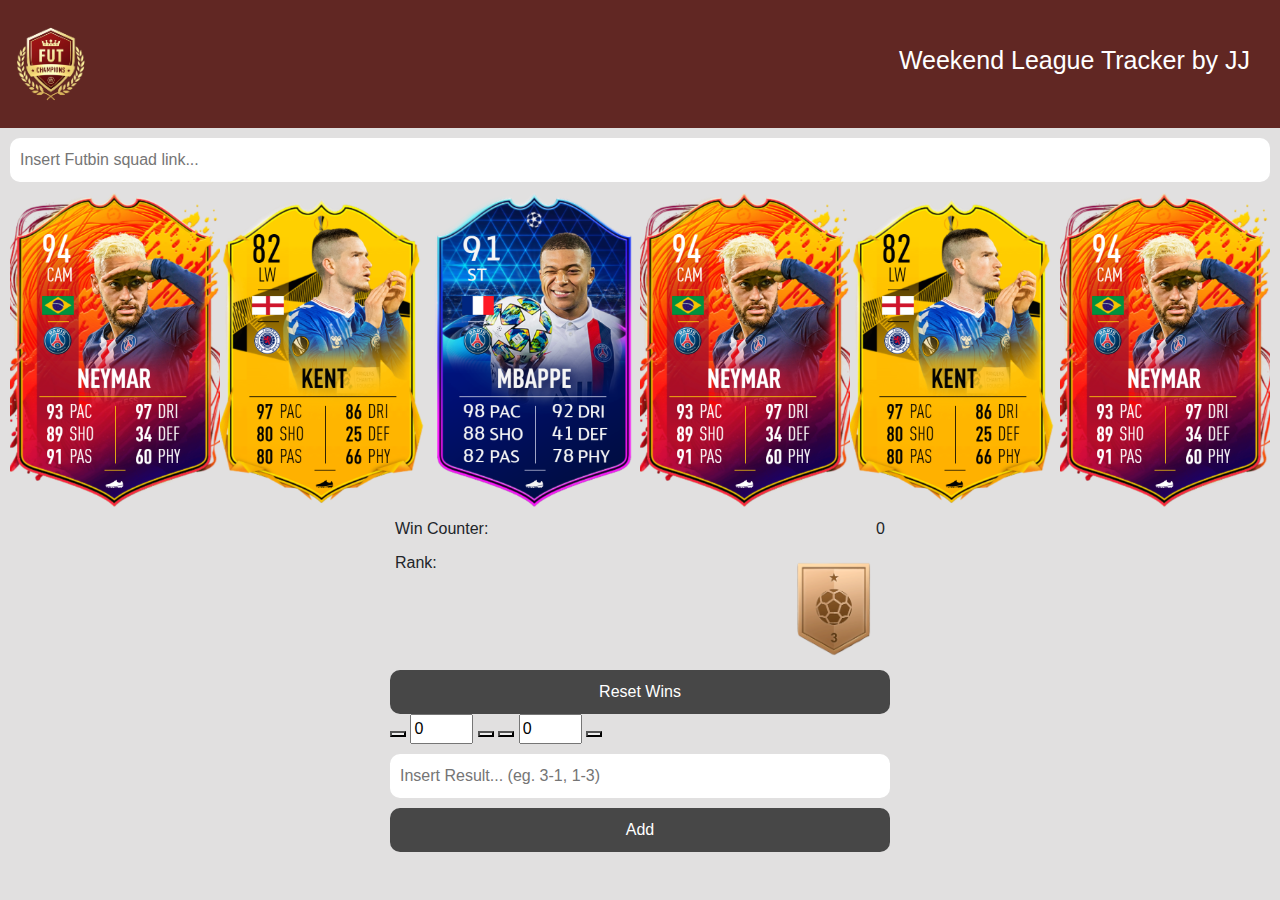
==== index.html @ 092b6294 "Initial commit" ====
<!DOCTYPE html>
<html>
    <head>
        <meta charset="UTF-8">
        <meta name="viewport" content="width=device-width, initial-scale=1">
        <title>Weekend League Tracker</title>
        <link rel="stylesheet" href="css/bootstrap.min.css">
        <link rel="stylesheet" type="text/css" href="css/slick.css"/>
        <link rel="stylesheet" type="text/css" href="css/slick-theme.css"/>
        <link rel="stylesheet" type="text/css" href="css/style.css"/>
    </head>
    <body> 
        <nav class="navbar navbar-default navbar-fixed-top">
            <img src="img/fut-champions.png" alt="Champs" style="float:left;width:80px;">            
            <h2>Weekend League Tracker by JJ</h2>
        </nav>           
        </div>
        <div class="content">
            <input type="text" class="myInput" placeholder="Insert Futbin squad link...">
            <div class="top">
                <img src="img/neymar.png" alt="Ney">
                <img src="img/kent.png" alt="Kent">
                <img src="img/mboop.png" alt="Mboop">
                <img src="img/neymar.png" alt="Ney">
                <img src="img/kent.png" alt="Kent">
                <img src="img/neymar.png" alt="Ney">
                <img src="img/kent.png" alt="Kent">
            </div>
            <div class="rankDIV">
                <div class="text">Win Counter:</div>
                <div class="text" id="winCount">0</div>
            </div>
            <div class="rankDIV">
                <div class="text">Rank:</div>
                <img id="rankImg" src="img/rank/bronze-3.png" style="float:right;width: 100px;">
            </div>
            <div class="btnDIV">
                <span onclick="resetWins()" class="addBtn">Reset Wins</span>
                <div class="score">
                    <button></button>
                    <input type="number" id="yourScore" value="0" min="0" max="20">
                    <button></button>
                    <button></button>
                    <input type="number" id="opponentScore" value="0" min="0" max="20">
                    <button></button>
                </div>
                <input type="text" class="myInput" id="scoreInput" placeholder="Insert Result... (eg. 3-1, 1-3)">
                <span onclick="addGame()" class="addBtn">Add</span>
            </div>          
            <ol type="1" id="list"></ol>
        </div>
       
        <script src="https://ajax.googleapis.com/ajax/libs/jquery/3.4.1/jquery.min.js"></script>
        <script src="js/bootstrap.bundle.min.js"></script>
        <script type="text/javascript" src="js/slick.min.js"></script>
        <script type="text/javascript" src="js/carousel.js"></script>
        <script type="text/javascript" src="js/logic.js"></script>
    </body>
</html>
<!-- The core Firebase JS SDK is always required and must be listed first ->
<script src="https://www.gstatic.com/firebasejs/7.7.0/firebase-app.js"></script>

<-- TODO: Add SDKs for Firebase products that you want to use
     https://firebase.google.com/docs/web/setup#available-libraries ->
<script src="https://www.gstatic.com/firebasejs/7.7.0/firebase-analytics.js"></script>

<script>
  // Your web app's Firebase configuration
  var firebaseConfig = {
    apiKey: "AIzaSyAPGKKrEdYJ2UwEdBNlpI9iXRUeqLLtxvI",
    authDomain: "weekend-league-tracker.firebaseapp.com",
    databaseURL: "https://weekend-league-tracker.firebaseio.com",
    projectId: "weekend-league-tracker",
    storageBucket: "weekend-league-tracker.appspot.com",
    messagingSenderId: "318083892023",
    appId: "1:318083892023:web:794e35cf336984bffd90b2",
    measurementId: "G-LYTCYNRD96"
  };
  // Initialize Firebase
  firebase.initializeApp(firebaseConfig);
  firebase.analytics();
</script>

    </body>
</html>
---- css/style.css ----
img{
  height: 100% !important;
} 

body{
  background: rgba(143, 138, 138, 0.267);
  font-family: Verdana, Geneva, Tahoma, sans-serif;
  -webkit-user-select: none;
  -moz-user-select: none;
  -ms-user-select: none;
  user-select: none;
}

.top{
  margin: auto;
  width: 100%;
}

 /* Style the navbar */
 .navbar {
  background-color: #612723;
  padding: 10px;
  color: white;
  text-align: center;
  display: flex;
  flex-wrap: nowrap;
  justify-content: space-between;
}

.navbar > h2{
  padding: 20px;
  font-size: 25px;
}

/* Style the content of the page*/
.content{
  margin: 10px;
}

.btnDIV{
  margin: auto;
  max-width: 500px;
}
  
/* Style the list items */
ol li {
  position: relative;
  padding: 12px 8px 12px 40px;
  background: #eee;
  transition: 2s;
  
  /* make the list items unselectable */
  -webkit-user-select: none;
  -moz-user-select: none;
  -ms-user-select: none;
  user-select: none;
}  
  
 
  /* Clear floats after the header */
  .header:after {
    content: "";
    display: table;
    clear: both;
  }
  
  .penalties-check{
    display: flex;
    justify-content: flex-start;
    padding: 10px;
  }

  /* Style the input */
  .myInput {
    margin: 10px 0 10px 0;
    border: none;
    border-radius: 10px;
    width: 100%;
    padding: 10px;
    color: black;
    display: flex;
    justify-content: flex-start;
  }
  
  /* Style the "Add" button */
  .addBtn {
    padding: 10px;
    width: 100%;
    background: #474747;
    color: white;
    display: flex;
    justify-content: center;
    text-align: center;
    cursor: pointer;
    transition: 0.5s;
    border-radius: 10px;
  }
  
  .addBtn:hover {
    background-color: #bbb;
  }

  .winStyle {
    background: green;
    color: white;
  }

  .lossStyle {
    background: red;
    color: white;
  }

  .rankDIV{
    margin: auto;
    width: 80%;
    max-width: 500px;
    padding: 5px;
    display: flex;
    flex-wrap: nowrap;
    justify-content: space-between;
  }
  .hide{
    visibility: hidden;
  }

  #playersDIV{
    display: flex;
    flex-wrap: wrap;
    justify-content: space-around;
    padding: 10px;
  }
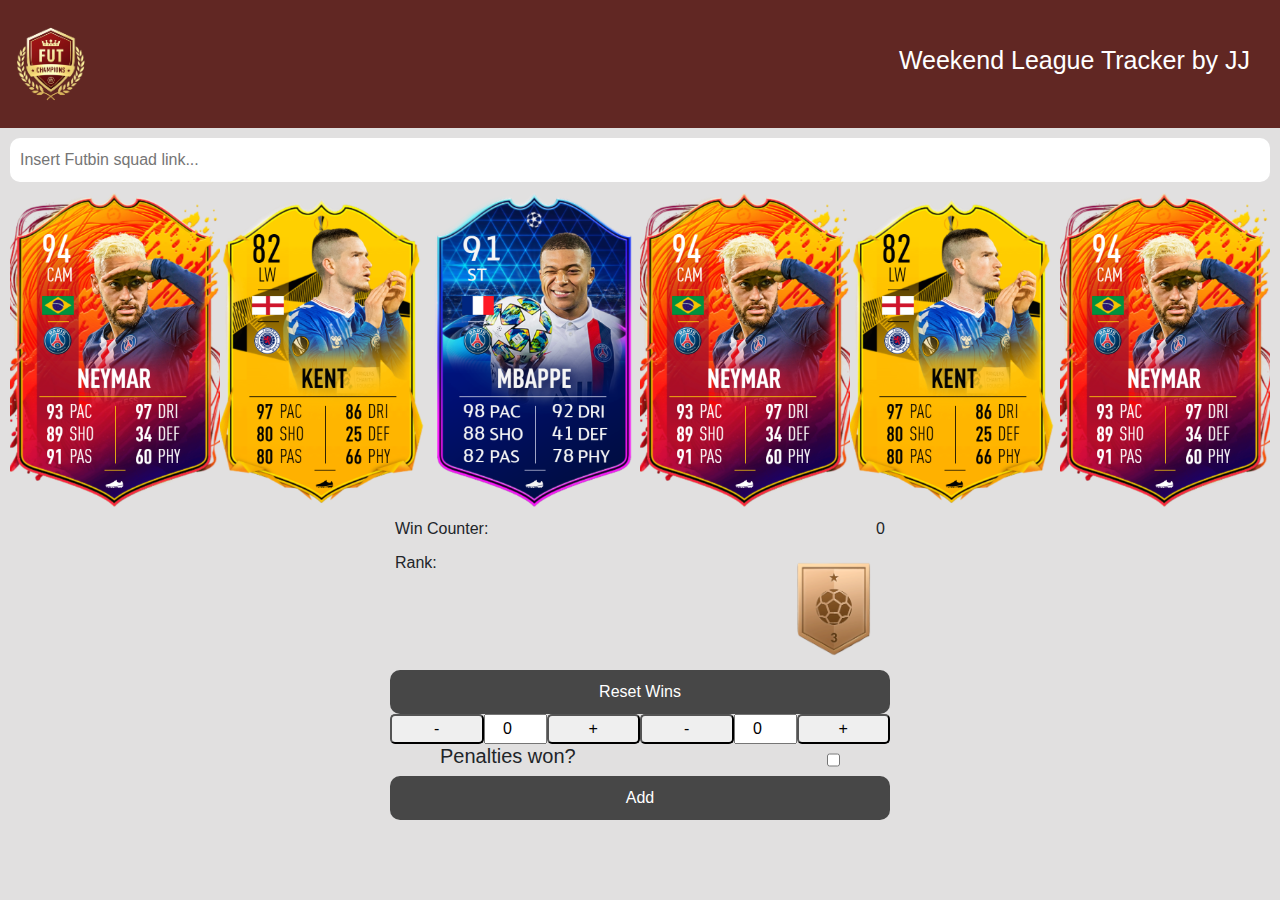
==== commit f6b0e032: "Changed the way you input the score" ====
--- a/index.html
+++ b/index.html
@@ -37,14 +37,17 @@
             <div class="btnDIV">
                 <span onclick="resetWins()" class="addBtn">Reset Wins</span>
                 <div class="score">
-                    <button></button>
+                    <button onclick="changeValue('yourScore', -1)">-</button>
                     <input type="number" id="yourScore" value="0" min="0" max="20">
-                    <button></button>
-                    <button></button>
+                    <button onclick="changeValue('yourScore', 1)">+</button>
+                    <button onclick="changeValue('opponentScore', -1)">-</button>
                     <input type="number" id="opponentScore" value="0" min="0" max="20">
-                    <button></button>
+                    <button onclick="changeValue('opponentScore', 1)">+</button>
                 </div>
-                <input type="text" class="myInput" id="scoreInput" placeholder="Insert Result... (eg. 3-1, 1-3)">
+                <div id="penalties" >
+                    <h5>Penalties won?</h5>
+                    <input type="checkbox" id="penaltiesWon">
+                </div>
                 <span onclick="addGame()" class="addBtn">Add</span>
             </div>          
             <ol type="1" id="list"></ol>
--- a/css/style.css
+++ b/css/style.css
@@ -128,4 +128,25 @@
     flex-wrap: wrap;
     justify-content: space-around;
     padding: 10px;
+  }
+
+  .score{
+    display: flex;
+    justify-content: space-between;
+    padding: 0px;
+  }
+
+  .score > input{
+    text-align: center;
+  }
+
+  .score > button{
+    width:100%;
+    border-radius: 5px;
+  }
+
+  #penalties{
+    display: flex;
+    justify-content: space-between;
+    padding: 0 50px;
   }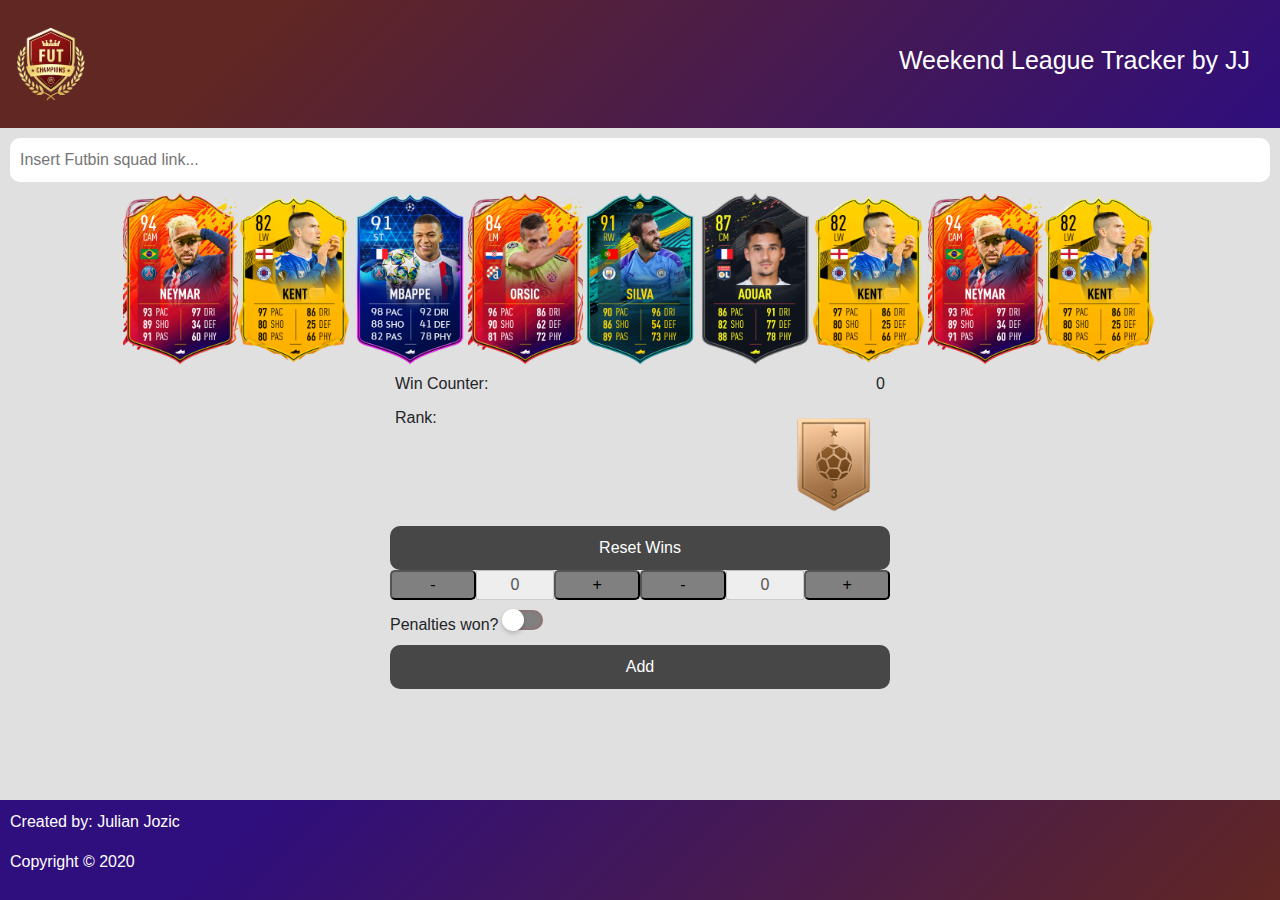
==== commit 5a75469a: "Changed look and feel" ====
--- a/index.html
+++ b/index.html
@@ -2,7 +2,7 @@
 <html>
     <head>
         <meta charset="UTF-8">
-        <meta name="viewport" content="width=device-width, initial-scale=1">
+        <meta name="viewport" content="width=device-width, initial-scale=1, user-scalable=0">
         <title>Weekend League Tracker</title>
         <link rel="stylesheet" href="css/bootstrap.min.css">
         <link rel="stylesheet" type="text/css" href="css/slick.css"/>
@@ -18,10 +18,12 @@
         <div class="content">
             <input type="text" class="myInput" placeholder="Insert Futbin squad link...">
             <div class="top">
-                <img src="img/neymar.png" alt="Ney">
+                <img onclick="goalScored()" src="img/neymar.png" alt="Ney">
                 <img src="img/kent.png" alt="Kent">
                 <img src="img/mboop.png" alt="Mboop">
-                <img src="img/neymar.png" alt="Ney">
+                <img src="img/orsic.png" alt="Orsic">
+                <img src="img/silva.png" alt="Silva">
+                <img src="img/aouar.png" alt="Aouar">
                 <img src="img/kent.png" alt="Kent">
                 <img src="img/neymar.png" alt="Ney">
                 <img src="img/kent.png" alt="Kent">
@@ -37,22 +39,31 @@
             <div class="btnDIV">
                 <span onclick="resetWins()" class="addBtn">Reset Wins</span>
                 <div class="score">
-                    <button onclick="changeValue('yourScore', -1)">-</button>
-                    <input type="number" id="yourScore" value="0" min="0" max="20">
-                    <button onclick="changeValue('yourScore', 1)">+</button>
-                    <button onclick="changeValue('opponentScore', -1)">-</button>
-                    <input type="number" id="opponentScore" value="0" min="0" max="20">
-                    <button onclick="changeValue('opponentScore', 1)">+</button>
+                    <button onclick="changeNumber('yourScore', -1)">-</button>
+                    <input type="number" id="yourScore" value="0" disabled="true">
+                    <button onclick="changeNumber('yourScore', 1)">+</button>
+                    <button onclick="changeNumber('opponentScore', -1)">-</button>
+                    <input type="number" id="opponentScore" value="0" disabled="true">
+                    <button onclick="changeNumber('opponentScore', 1)">+</button>
                 </div>
                 <div id="penalties" >
-                    <h5>Penalties won?</h5>
+                    <label for="penaltiesWon">Penalties won?</label>
                     <input type="checkbox" id="penaltiesWon">
                 </div>
                 <span onclick="addGame()" class="addBtn">Add</span>
-            </div>          
-            <ol type="1" id="list"></ol>
-        </div>
-       
+            </div>        
+            <div class="results">
+                <ol type="1" id="list"></ol>
+            </div>
+            <div class="stats">
+                <span></span>
+            </div> 
+            
+        </div>       
+        <footer>
+            <p>Created by: Julian Jozic</p>
+            <p>Copyright &copy; 2020</p>
+        </footer>
         <script src="https://ajax.googleapis.com/ajax/libs/jquery/3.4.1/jquery.min.js"></script>
         <script src="js/bootstrap.bundle.min.js"></script>
         <script type="text/javascript" src="js/slick.min.js"></script>
@@ -82,7 +93,4 @@
   // Initialize Firebase
   firebase.initializeApp(firebaseConfig);
   firebase.analytics();
-</script>
-
-    </body>
-</html>
+</script>--- a/css/style.css
+++ b/css/style.css
@@ -16,9 +16,9 @@
   width: 100%;
 }
 
- /* Style the navbar */
- .navbar {
-  background-color: #612723;
+ /* Style the navbar*/
+.navbar{
+  background-image: linear-gradient( 135deg, #612723 20%, rgb(47, 14, 125) 100%);
   padding: 10px;
   color: white;
   text-align: center;
@@ -32,6 +32,15 @@
   font-size: 25px;
 }
 
+footer{
+  background-image: linear-gradient( 135deg, rgb(47, 14, 125) 20%, #612723 100%);
+  padding: 10px 10px;
+  color: white;
+  position: absolute;
+  bottom: 0;
+  width: 100%;
+}
+
 /* Style the content of the page*/
 .content{
   margin: 10px;
@@ -44,9 +53,9 @@
   
 /* Style the list items */
 ol li {
+  border-radius: 10px;
   position: relative;
-  padding: 12px 8px 12px 40px;
-  background: #eee;
+  padding: 5px;
   transition: 2s;
   
   /* make the list items unselectable */
@@ -101,12 +110,12 @@
   }
 
   .winStyle {
-    background: green;
+    background: rgb(82, 153, 82);
     color: white;
   }
 
   .lossStyle {
-    background: red;
+    background: rgb(180, 28, 28);
     color: white;
   }
 
@@ -138,15 +147,65 @@
 
   .score > input{
     text-align: center;
+    width: 100%;
   }
 
   .score > button{
+    background: rgb(128, 128, 128);
     width:100%;
     border-radius: 5px;
   }
 
-  #penalties{
-    display: flex;
-    justify-content: space-between;
-    padding: 0 50px;
-  }+.penalties{
+  display: flex;
+  justify-content: space-between;
+  padding: 0 50px;
+}
+
+  /* Chrome, Safari, Edge, Opera */
+input::-webkit-outer-spin-button,
+input::-webkit-inner-spin-button {
+  -webkit-appearance: none;
+  margin: 0;
+  text-align: center;
+}
+/* Firefox */
+input[type=number] {
+  -moz-appearance:textfield;
+}
+
+/*Slider checkbox */
+input[type="checkbox"]{
+  background: grey;
+  margin-top: 10px;
+  position: relative;
+  width: 40px;
+  height: 20px;
+  -webkit-appearance: none;
+  outline: none;
+  border-radius: 10px;
+  box-shadow: inset 0 0 5px rgba(255, 0, 0, 0.2);
+  transition: .5s;
+}
+input:checked[type="checkbox"]
+{
+background: #3ee470;
+}
+input[type="checkbox"]:before
+{
+content: '';
+position: absolute;
+width: 20px;
+height: 20px;
+border-radius: 20px;
+top: 0;
+left: 0;
+background: #ffffff;
+transform: scale(1.1);
+box-shadow: 0 2px 5px rgba(0, 0, 0, 0.2);
+transition: .5s;
+}
+input:checked[type="checkbox"]:before
+{
+left: 20px;
+}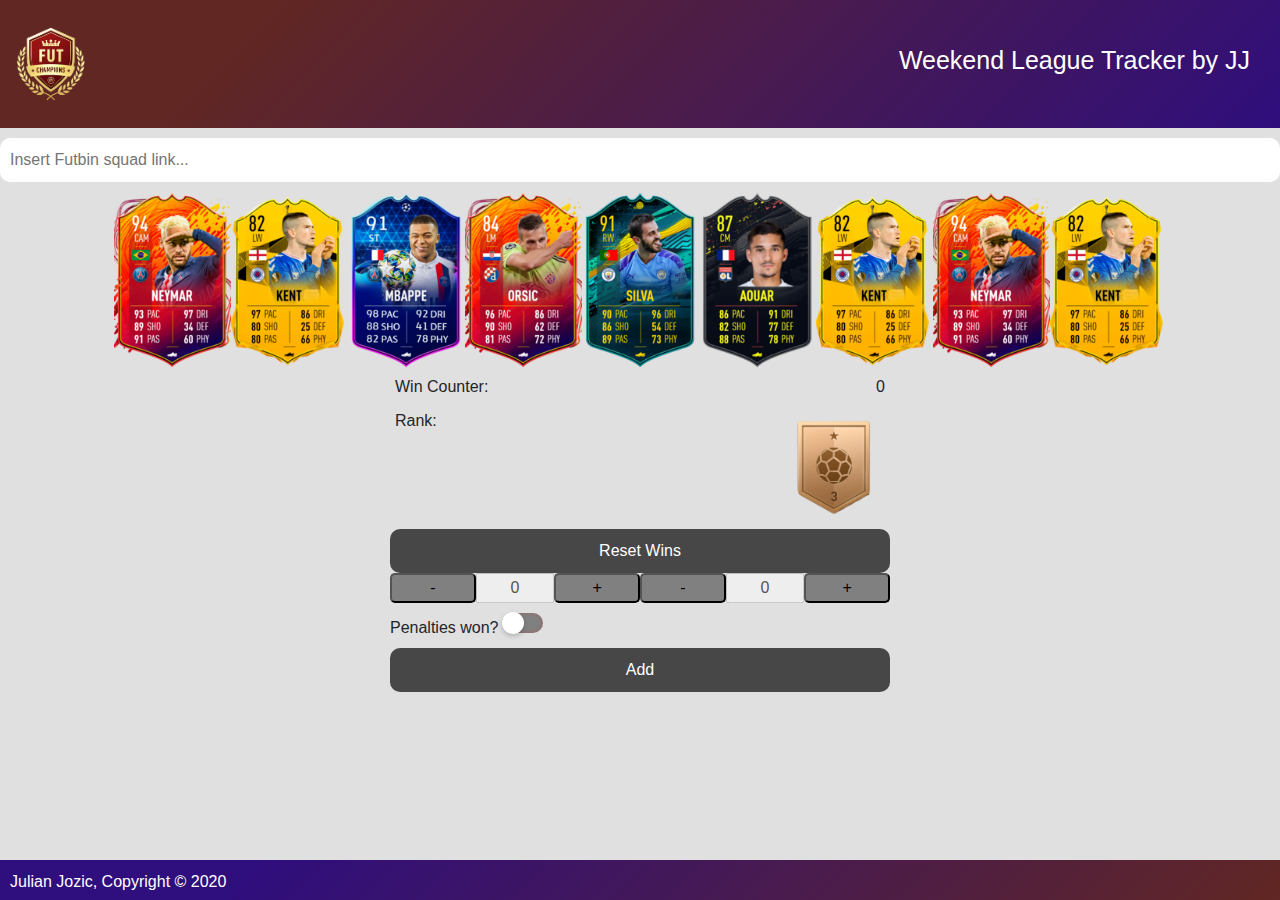
==== commit d5620ba5: "Fixed footer" ====
--- a/index.html
+++ b/index.html
@@ -61,8 +61,7 @@
             
         </div>       
         <footer>
-            <p>Created by: Julian Jozic</p>
-            <p>Copyright &copy; 2020</p>
+            <p>Julian Jozic, Copyright &copy; 2020</p>
         </footer>
         <script src="https://ajax.googleapis.com/ajax/libs/jquery/3.4.1/jquery.min.js"></script>
         <script src="js/bootstrap.bundle.min.js"></script>
--- a/css/style.css
+++ b/css/style.css
@@ -9,6 +9,8 @@
   -moz-user-select: none;
   -ms-user-select: none;
   user-select: none;
+  position: relative;
+  min-height: 100vh;
 }
 
 .top{
@@ -39,11 +41,13 @@
   position: absolute;
   bottom: 0;
   width: 100%;
+  height: 40px;            /* Footer height */
 }
 
 /* Style the content of the page*/
 .content{
-  margin: 10px;
+  margin: 0px;
+  padding-bottom: 40px;    /* Footer height */
 }
 
 .btnDIV{
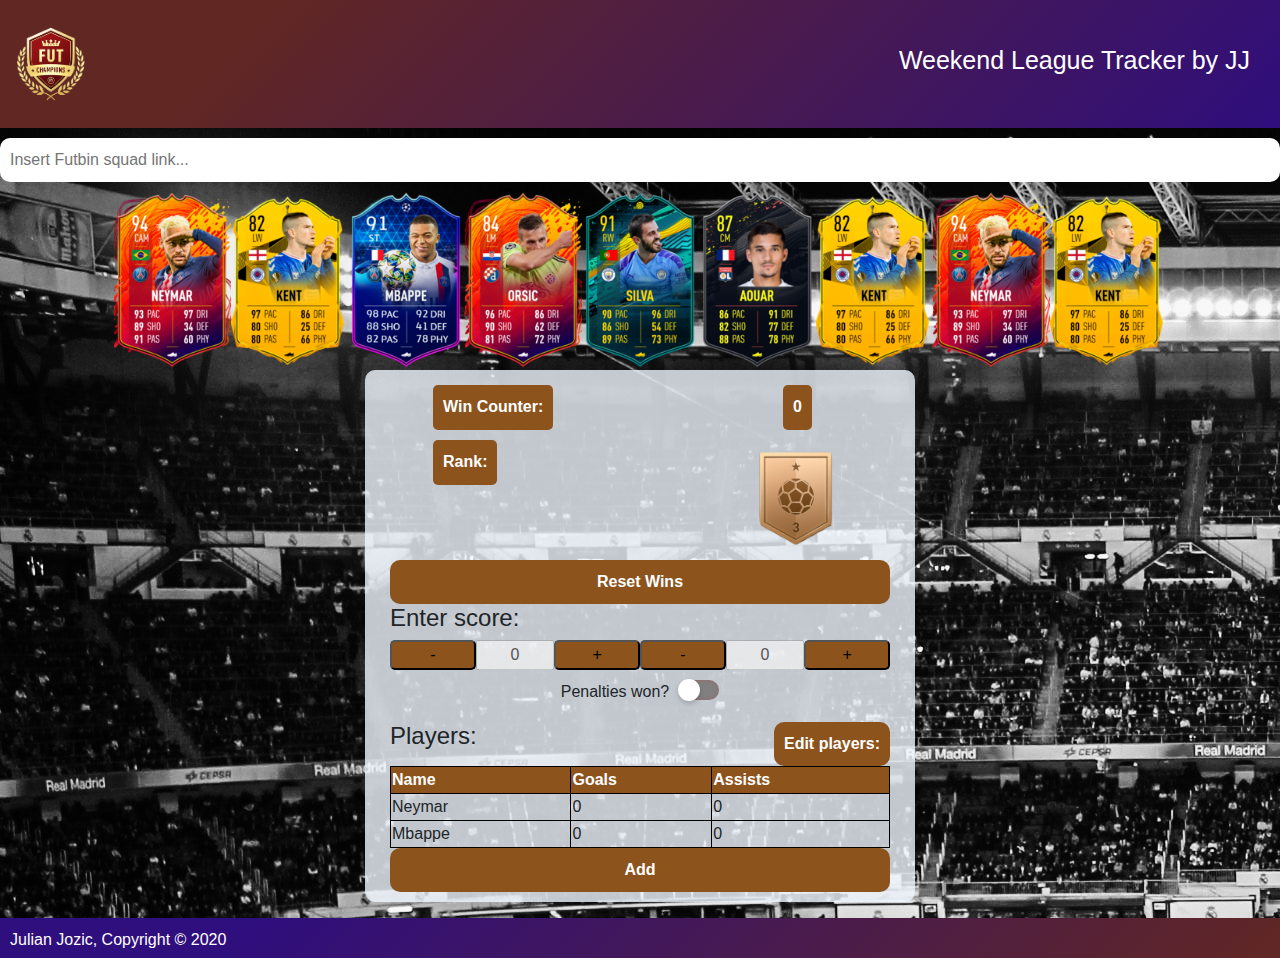
==== commit c7c260e4: "New changes to site" ====
--- a/index.html
+++ b/index.html
@@ -4,6 +4,7 @@
         <meta charset="UTF-8">
         <meta name="viewport" content="width=device-width, initial-scale=1, user-scalable=0">
         <title>Weekend League Tracker</title>
+        <link rel="icon" href="https://emojipedia-us.s3.dualstack.us-west-1.amazonaws.com/thumbs/120/apple/237/soccer-ball_26bd.png">
         <link rel="stylesheet" href="css/bootstrap.min.css">
         <link rel="stylesheet" type="text/css" href="css/slick.css"/>
         <link rel="stylesheet" type="text/css" href="css/slick-theme.css"/>
@@ -28,30 +29,57 @@
                 <img src="img/neymar.png" alt="Ney">
                 <img src="img/kent.png" alt="Kent">
             </div>
-            <div class="rankDIV">
-                <div class="text">Win Counter:</div>
-                <div class="text" id="winCount">0</div>
+            <div class="container">
+                <div class="rankDIV">
+                    <div class="text">Win Counter:</div>
+                    <div class="text" id="winCount">0</div>
+                </div>
+                <div class="rankDIV">
+                    <div class="text">Rank:</div>
+                    <img id="rankImg" src="img/rank/bronze-3.png" style="float:right;width: 100px;">
+                </div>
+                <div class="btnDIV">
+                    <span onclick="resetWins()" class="addBtn">Reset Wins</span>
+                    <h4>Enter score:</h4>
+                    <div class="score">
+                        <button onclick="changeNumber('yourScore', -1)">-</button>
+                        <input type="number" id="yourScore" value="0" disabled="true">
+                        <button onclick="changeNumber('yourScore', 1)">+</button>
+                        <button onclick="changeNumber('opponentScore', -1)">-</button>
+                        <input type="number" id="opponentScore" value="0" disabled="true">
+                        <button onclick="changeNumber('opponentScore', 1)">+</button>
+                    </div>
+                    <div id="penalties" >
+                        <label for="penaltiesWon">Penalties won?</label>
+                        <input type="checkbox" id="penaltiesWon">
+                    </div>
+                    <div class="players">
+                        <div class="players__header">
+                            <h4>Players:</h4>
+                            <a href="players.html">Edit players:</a>
+                        </div> 
+                        <table class="playertable" style="width:100%">
+                            <tr>
+                              <th>Name</th>
+                              <th>Goals</th>
+                              <th>Assists</th>
+                            </tr>
+                            <tr>
+                              <td>Neymar</td>
+                              <td>0</td>
+                              <td>0</td>
+                            </tr>
+                            <tr>
+                              <td>Mbappe</td>
+                              <td>0</td>
+                              <td>0</td>
+                            </tr>
+                        </table>
+                    </div>
+                    <span onclick="addGame()" class="addBtn">Add</span>
+                </div>  
             </div>
-            <div class="rankDIV">
-                <div class="text">Rank:</div>
-                <img id="rankImg" src="img/rank/bronze-3.png" style="float:right;width: 100px;">
-            </div>
-            <div class="btnDIV">
-                <span onclick="resetWins()" class="addBtn">Reset Wins</span>
-                <div class="score">
-                    <button onclick="changeNumber('yourScore', -1)">-</button>
-                    <input type="number" id="yourScore" value="0" disabled="true">
-                    <button onclick="changeNumber('yourScore', 1)">+</button>
-                    <button onclick="changeNumber('opponentScore', -1)">-</button>
-                    <input type="number" id="opponentScore" value="0" disabled="true">
-                    <button onclick="changeNumber('opponentScore', 1)">+</button>
-                </div>
-                <div id="penalties" >
-                    <label for="penaltiesWon">Penalties won?</label>
-                    <input type="checkbox" id="penaltiesWon">
-                </div>
-                <span onclick="addGame()" class="addBtn">Add</span>
-            </div>        
+                 
             <div class="results">
                 <ol type="1" id="list"></ol>
             </div>
--- a/css/style.css
+++ b/css/style.css
@@ -3,7 +3,8 @@
 } 
 
 body{
-  background: rgba(143, 138, 138, 0.267);
+  background-image: url("../img/stadium.jpg");
+  background-blend-mode: luminosity;
   font-family: Verdana, Geneva, Tahoma, sans-serif;
   -webkit-user-select: none;
   -moz-user-select: none;
@@ -16,6 +17,13 @@
 .top{
   margin: auto;
   width: 100%;
+}
+
+.container{
+  max-width: 550px;
+  background-color: rgba(240, 248, 255, 0.8);
+  border-radius: 10px;
+  padding: 10px;
 }
 
  /* Style the navbar*/
@@ -96,14 +104,15 @@
   }
   
   /* Style the "Add" button */
-  .addBtn {
+  .addBtn, a{
     padding: 10px;
     width: 100%;
-    background: #474747;
+    background: rgb(141, 83, 29);
     color: white;
     display: flex;
     justify-content: center;
     text-align: center;
+    font-weight: bold;
     cursor: pointer;
     transition: 0.5s;
     border-radius: 10px;
@@ -124,6 +133,8 @@
   }
 
   .rankDIV{
+    font-weight: bold;
+    color: white;
     margin: auto;
     width: 80%;
     max-width: 500px;
@@ -132,6 +143,14 @@
     flex-wrap: nowrap;
     justify-content: space-between;
   }
+
+  .text{
+    padding: 10px;
+    border-radius: 5px;
+    height: 45px;
+    background-color: rgb(141, 83, 29);
+    
+  }
   .hide{
     visibility: hidden;
   }
@@ -155,15 +174,38 @@
   }
 
   .score > button{
-    background: rgb(128, 128, 128);
+    background: rgb(141, 83, 29);
     width:100%;
     border-radius: 5px;
-  }
-
-.penalties{
+    touch-action: manipulation;
+  }
+
+#penalties{
+  display: flex;
+  justify-content: center;
+  margin: 10px;
+}
+
+#winCount{
+  margin-right: 35px;
+}
+
+.players__header{
   display: flex;
   justify-content: space-between;
-  padding: 0 50px;
+}
+.players__header > a{
+  width: auto;
+}
+
+table, th, td {
+  border: 1px solid black;
+  border-collapse: collapse;
+}
+
+th{
+  background: rgb(141, 83, 29);
+  color: #fff;
 }
 
   /* Chrome, Safari, Edge, Opera */
@@ -180,8 +222,8 @@
 
 /*Slider checkbox */
 input[type="checkbox"]{
+  margin-left: 10px;
   background: grey;
-  margin-top: 10px;
   position: relative;
   width: 40px;
   height: 20px;
